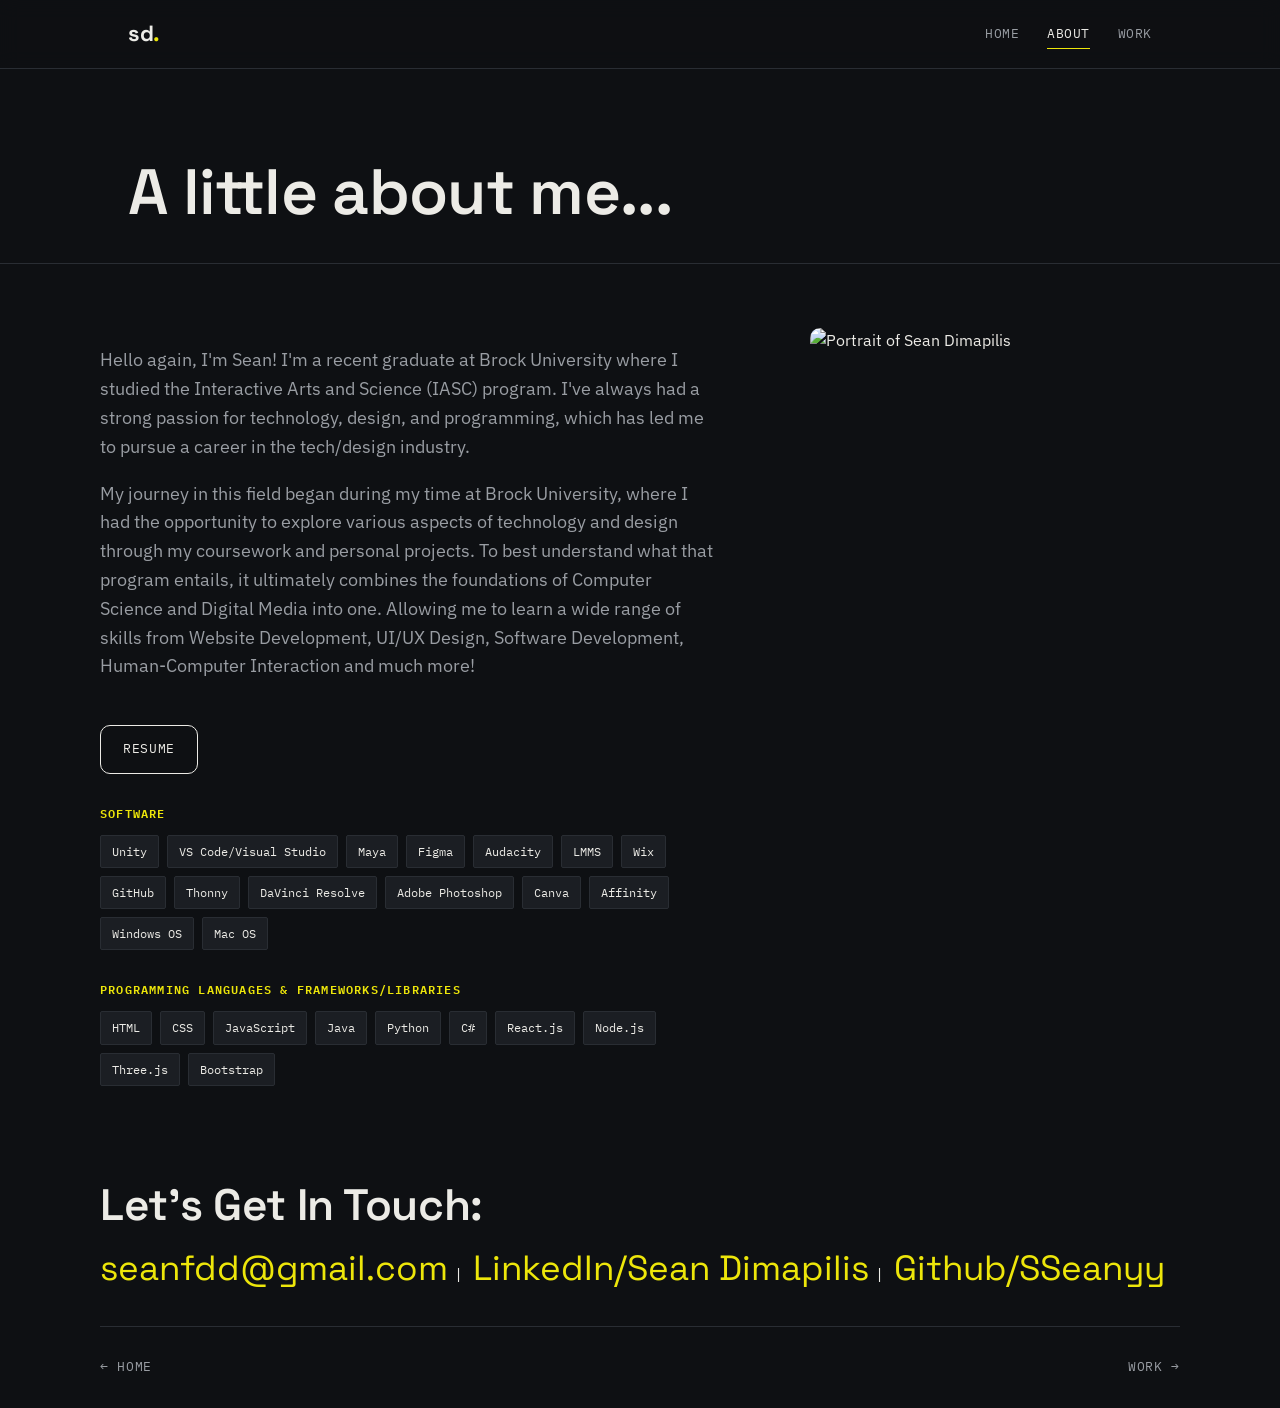
==== about.html @ d5747466 "added files" ====
<!DOCTYPE html>
<html lang="en">
<head>
<meta charset="UTF-8">
<meta name="viewport" content="width=device-width, initial-scale=1">
<title>Sean Dimapilis — About</title>
<meta name="description" content="About Sean Dimapilis — Brock University IASC student, UI/UX designer, programmer and audio producer.">
<link rel="stylesheet" href="style.css">
</head>
<body>

<nav class="site-nav">
  <div class="wrap">
    <a href="index.html" class="logo">sd<span>.</span></a>
    <ul class="nav-links">
      <li><a href="index.html">Home</a></li>
      <li><a href="about.html" class="active">About</a></li>
      <li><a href="index.html#work">Work</a></li>
    </ul>
  </div>
</nav>

<header class="about-hero">
  <div class="wrap">
    <h1 style="font-size:clamp(36px,6vw,64px); margin:16px 0 0;">A little about me...</h1>
  </div>
</header>

<section class="about-grid wrap">
  <div class="about-copy">
    <p>
      Hello again, I'm Sean! I'm a recent graduate at Brock University where I studied the Interactive Arts and Science (IASC) program.  I've always had a strong passion for technology, design, and programming, which has led me to pursue a career in the tech/design industry. 
      <p>
      My journey in this field began during my time at Brock University, where I had the opportunity to explore various aspects of technology and design through my coursework and personal projects. To best understand what that program entails, it ultimately combines the foundations of Computer Science and Digital Media into one. Allowing me to learn a wide range of skills from Website Development, UI/UX Design, Software Development, Human-Computer Interaction and much more!
      </p>
    <br>
    <a class="btn" href="Sean 2026 Resume.pdf" target="_blank" rel="noopener">Resume</a>
    <div class="skill-block">
      <h3>Software</h3>
      <div class="pill-row">
        <span>Unity</span><span>VS Code/Visual Studio</span><span>Maya</span>
        <span>Figma</span><span>Audacity</span><span>LMMS</span><span>Wix</span>
        <span>GitHub</span><span>Thonny</span><span>DaVinci Resolve</span>
        <span>Adobe Photoshop</span><span>Canva</span><span>Affinity</span><span>Windows OS</span><span>Mac OS</span>
      </div>
    </div>

    <div class="skill-block">
      <h3>Programming languages & Frameworks/Libraries</h3>
      <div class="pill-row">
        <span>HTML</span><span>CSS</span><span>JavaScript</span>
        <span>Java</span><span>Python</span><span>C#</span><span>React.js</span><span>Node.js</span><span>Three.js</span><span>Bootstrap</span>
      </div>
    </div>
  </div>

  <div class="about-photo">
    <img src="https://static.wixstatic.com/media/66afc0_62a5e0e9f87042d490420184f6098649~mv2.jpg/v1/crop/x_72,y_48,w_450,h_431/fill/w_600,h_600,al_c,q_85/IMG_2948_edited_edited.jpg" alt="Portrait of Sean Dimapilis">
  </div>
</section>

<section class="contact-block wrap">
  <h2 style="font-size:clamp(25px,5vw,44px);">Let's Get In Touch:</h2>
  <a class="email" href="mailto:seanfdd@gmail.com">seanfdd@gmail.com</a>&nbsp;&nbsp;|&nbsp;&nbsp;
  <a class="email" href="https://www.linkedin.com/in/sean-dimapilis-520749191/" target="_blank" rel="noopener">LinkedIn/Sean Dimapilis</a>&nbsp;&nbsp;|&nbsp;&nbsp;
  <a class="email" href="https://github.com/SSeanyy" target="_blank" rel="noopener">Github/SSeanyy</a>
</section>

<div class="wrap project-nav">
  <a href="index.html">← Home</a>
  <a href="index.html#work">Work →</a>
</div>
</body>
</html>
---- style.css ----
@import url('https://fonts.googleapis.com/css2?family=Space+Grotesk:wght@400;500;600;700&family=IBM+Plex+Sans:wght@400;500;600&family=IBM+Plex+Mono:wght@400;500&display=swap');

:root{
  --bg:        #0e1013;
  --bg-raised: #16191d;
  --bg-card:   #1b1e23;
  --line:      #292d33;
  --text:      #ecebe6;
  --text-dim:  #999da3;
  --text-faint:#5f636a;
  --accent:    #ede60a;   
  --accent-2:  #ede60a;   
  --radius:    2px;
  --font-display: 'Space Grotesk', sans-serif;
  --font-body:    'IBM Plex Sans', sans-serif;
  --font-mono:    'IBM Plex Mono', monospace;
  --maxw: 1080px;
}

*, *::before, *::after{ box-sizing: border-box; }

html{ scroll-behavior: smooth; }

body{
  margin: 0;
  background: #0e1013;
  color: #ecebe6;
  font-family: IBM Plex Sans, sans-serif;
  font-size: 16px;
  line-height: 1.6;
}

img { 
  max-width: 100%; 
  display: block; 
}

a{ color: inherit; text-decoration: none; }

::selection{ background: var(--accent); color: #0e1013; }

:focus-visible{
  outline: 2px solid var(--accent);
  outline-offset: 3px;
}

.wrap{
  max-width: var(--maxw);
  margin: 0 auto;
  padding: 0 28px;
}

h1, h2, h3{
  font-family: var(--font-display);
  font-weight: 600;
  letter-spacing: -0.01em;
  margin: 0;
}

h1 {
    display: flex;
    align-items: center; 
    gap: 15px;           
} 

h1 img {
    width: 200px;       
    height: auto;
    filter:brightness(10)
}

.eyebrow{
  font-family: var(--font-mono);
  font-size: 12px;
  letter-spacing: 0.14em;
  text-transform: uppercase;
  color: var(--accent);
  display: inline-flex;
  align-items: center;
  gap: 10px;
}
.eyebrow::before{
  content: "";
  width: 18px;
  height: 1px;
  background: var(--accent);
  display: inline-block;
}

/* ---------- nav ---------- */
.site-nav{
  position: sticky;
  top: 0;
  z-index: 50;
  background: rgba(14,16,19,0.86);
  backdrop-filter: blur(10px);
  border-bottom: 1px solid var(--line);
}
.site-nav .wrap{
  display: flex;
  align-items: center;
  justify-content: space-between;
  height: 68px;
}
.logo{
  font-family: var(--font-display);
  font-weight: 700;
  font-size: 22px;
  letter-spacing: -0.02em;
}
.logo span{ color: var(--accent); }

.nav-links{
  display: flex;
  align-items: center;
  gap: 28px;
  list-style: none;
  margin: 0;
  padding: 0;
  font-family: var(--font-mono);
  font-size: 13px;
  letter-spacing: 0.04em;
  text-transform: uppercase;
}
.nav-links a{
  color: var(--text-dim);
  transition: color .15s ease;
  padding: 6px 0;
  border-bottom: 1px solid transparent;
}
.nav-links a:hover,
.nav-links a.active{
  color: var(--text);
  border-bottom-color: var(--accent);
}

/* ---------- hero ---------- */
.hero{
  padding: 64px 0 40px;
  border-bottom: 1px solid var(--line);
}
.hero-eq-row{
  margin-bottom: 36px;
}
.hero-greet{
  font-family: var(--font-mono);
  color: var(--text-dim);
  font-size: 15px;
  margin-left: 100px;
}
.hero h1{
  font-size: clamp(44px, 8vw, 84px);
  margin-left: 100px;
  line-height: 0.98;
}
.hero h1 em{
  font-style: normal;
  color: var(--accent);
}
.roles{
  display: flex;
  flex-wrap: wrap;
  gap: 10px;
  margin: 26px 0 34px;
  margin-left: 100px;
}
.roles span{
  font-family: var(--font-mono);
  font-size: 12px;
  letter-spacing: 0.06em;
  text-transform: uppercase;
  color: var(--text);
  border: 1px solid var(--line);
  padding: 7px 12px;
  border-radius: var(--radius);
}
.hero-copy{
  max-width: 560px;
  color: var(--text-dim);
  font-size: 17px;
  margin-left: 100px;
}
.hero-copy a{
  color: var(--accent);
  border-bottom: 1px solid rgba(203,255,92,0.4);
}
.hero-copy a:hover{ border-bottom-color: var(--accent); }

/* ---------- buttons ---------- */
.btn{
  display: inline-flex;
  align-items: center;
  gap: 10px;
  font-family: var(--font-mono);
  font-size: 13px;
  letter-spacing: 0.05em;
  text-transform: uppercase;
  padding: 13px 22px;
  border: 1px solid var(--text);
  border-radius: 10px;
  transition: background .15s ease, color .15s ease, border-color .15s ease, transform .15s ease;
}
.btn:hover{
  background: var(--accent);
  border-color: var(--accent);
  color: #0e1013;
  transform: translateY(-1px);
}
.btn.btn-ghost{
  border-color: var(--line);
  color: var(--text-dim);
}
.btn.btn-ghost:hover{
  background: transparent;
  border-color: var(--accent);
  color: var(--accent);
}

/* ---------- sections ---------- */
section{ padding: 72px 0; }
.section-head{
  display: flex;
  align-items: baseline;
  justify-content: space-between;
  gap: 20px;
  margin-bottom: 44px;
  flex-wrap: wrap;
}
.section-head h2{
  font-size: clamp(28px, 4vw, 40px);
  margin-top: 10px;
  margin: 0 auto;
}

/* ---------- tracklist / project rows ---------- */
.tracklist{
  border-top: 1px solid var(--line);
}
.track{
  display: grid;
  grid-template-columns: 56px 1fr auto;
  align-items: center;
  gap: 24px;
  padding: 28px 0;
  border-bottom: 1px solid var(--line);
  transition: padding-left .2s ease, background .2s ease;
}
.track:hover{
  padding-left: 10px;
  background: linear-gradient(90deg, rgba(203,255,92,0.05), transparent);
}
.track-num{
  font-family: var(--font-mono);
  color: var(--text-faint);
  font-size: 14px;
}
.track-main{ min-width: 0; }
.track-cat{
  font-family: var(--font-mono);
  font-size: 11px;
  letter-spacing: 0.1em;
  text-transform: uppercase;
  color: var(--accent-2);
  margin-bottom: 6px;
  display: block;
}
.track-title{
  font-family: var(--font-display);
  font-size: 22px;
  font-weight: 600;
  color: var(--text);
}
.track:hover .track-title{ color: var(--accent); }
.track-tags{
  display: flex;
  gap: 8px;
  margin-top: 10px;
  flex-wrap: wrap;
}
.track-tags span{
  font-family: var(--font-mono);
  font-size: 11px;
  color: var(--text-faint);
  border: 1px solid var(--line);
  padding: 3px 8px;
  border-radius: var(--radius);
}
.track-arrow{
  font-family: var(--font-mono);
  font-size: 22px;
  color: var(--text-faint);
  transition: color .2s ease, transform .2s ease;
}
.track:hover .track-arrow{
  color: var(--accent);
  transform: translateX(4px);
}

.icon-btn{
  width: 42px;
  height: 42px;
  border: 1px solid var(--line);
  border-radius: 50%;
  display: flex;
  align-items: center;
  justify-content: center;
  transition: border-color .15s ease, color .15s ease, transform .15s ease;
  color: var(--text-dim);
}
.icon-btn:hover{
  border-color: var(--accent);
  color: var(--accent);
  transform: translateY(-2px);
}
.icon-btn svg { 
  width: 18px; 
  height: 18px; 
}

/* ---------- about page ---------- */
.about-hero{
  padding: 56px 0 20px;
  border-bottom: 1px solid var(--line);
}
.about-grid{
  display: grid;
  grid-template-columns: 1.2fr 0.8fr;
  gap: 56px;
  padding: 64px 0;
  align-items: start;
}
.about-photo img { 
  width: 350px; 
  height: auto; 
  display: block; 
  border-radius: 10px;
  margin-left: 40px; 
}
.about-copy p {
  color: var(--text-dim);
  font-size: 18px;
  max-width: 60ch;
}
.skill-block { 
  margin-top: 30px; 
}
.skill-block h3{
  font-family: var(--font-mono);
  font-size: 12px;
  letter-spacing: 0.1em;
  text-transform: uppercase;
  color: var(--accent-2);
  margin-bottom: 12px;
}
.pill-row{
  display: flex;
  flex-wrap: wrap;
  gap: 8px;
}
.pill-row span{
  font-family: var(--font-mono);
  font-size: 12px;
  color: var(--text);
  border: 1px solid var(--line);
  padding: 6px 11px;
  border-radius: var(--radius);
  background: var(--bg-card);
}

.contact-block{
  padding: 20px 0 30px;
}
.contact-block a.email{
  font-family: var(--font-display);
  font-size: clamp(24px, 4vw, 35px);
  color: var(--accent);
  word-break: break-word;
}

/* ---------- project detail page ---------- */
.project-hero{
  padding: 48px 0 0;
}
.project-eyebrow{
  font-family: var(--font-mono);
  font-size: 12px;
  letter-spacing: 0.1em;
  text-transform: uppercase;
  color: var(--accent-2);
}
.project-title{
  font-size: clamp(32px, 6vw, 56px);
  margin: 14px 0 26px;
  max-width: 25ch;
}
.project-tags{
  display: flex;
  gap: 10px;
  margin-bottom: 32px;
  flex-wrap: wrap;
}
.project-tags span{
  font-family: var(--font-mono);
  font-size: 12px;
  border: 1px solid var(--line);
  padding: 7px 12px;
  border-radius: var(--radius);
  color: var(--text-dim);
}
.project-image{
  margin: 0 auto;
  border-radius: 10px;
  width: 950px;
  margin-bottom: 8px;
}
.project-body{
  display: grid;
  grid-template-columns: 140px 1fr;
  gap: 40px;
  padding: 56px 0;
  border-top: 1px solid var(--line);
}
.project-body h2{
  font-family: var(--font-mono);
  font-size: 12px;
  letter-spacing: 0.1em;
  text-transform: uppercase;
  color: var(--accent);
}
.project-body p{
  color: var(--text-dim);
  font-size: 17px;
  max-width: 68ch;
}
.project-body ul{
  color: var(--text-dim);
  padding-left: 18px;
}
.project-cta{
  padding: 0 0 64px;
}
.project-nav{
  display: flex;
  justify-content: space-between;
  border-top: 1px solid var(--line);
  padding: 30px 0;
  font-family: var(--font-mono);
  font-size: 13px;
  text-transform: uppercase;
  letter-spacing: 0.05em;
}
.project-nav a{ color: var(--text-dim); transition: color .15s; }
.project-nav a:hover{ color: var(--accent); }

.project-colours {
  display: flex;
  gap: 10px;
  margin-left: 65px;
  margin-bottom: 2px;
}

.project-colours span {
  width: 37px;
  height: 37px;
  border-radius: 10px;
  border: 1px solid white;
}

/* ---------- responsive ---------- */
@media (max-width: 760px){
  .nav-links{ gap: 16px; font-size: 11px; }
  .track{ grid-template-columns: 32px 1fr; }
  .track-arrow{ display: none; }
  .about-grid{ grid-template-columns: 1fr; }
  .project-body{ grid-template-columns: 1fr; gap: 16px; }
  .footer-top{ flex-direction: column; }
}
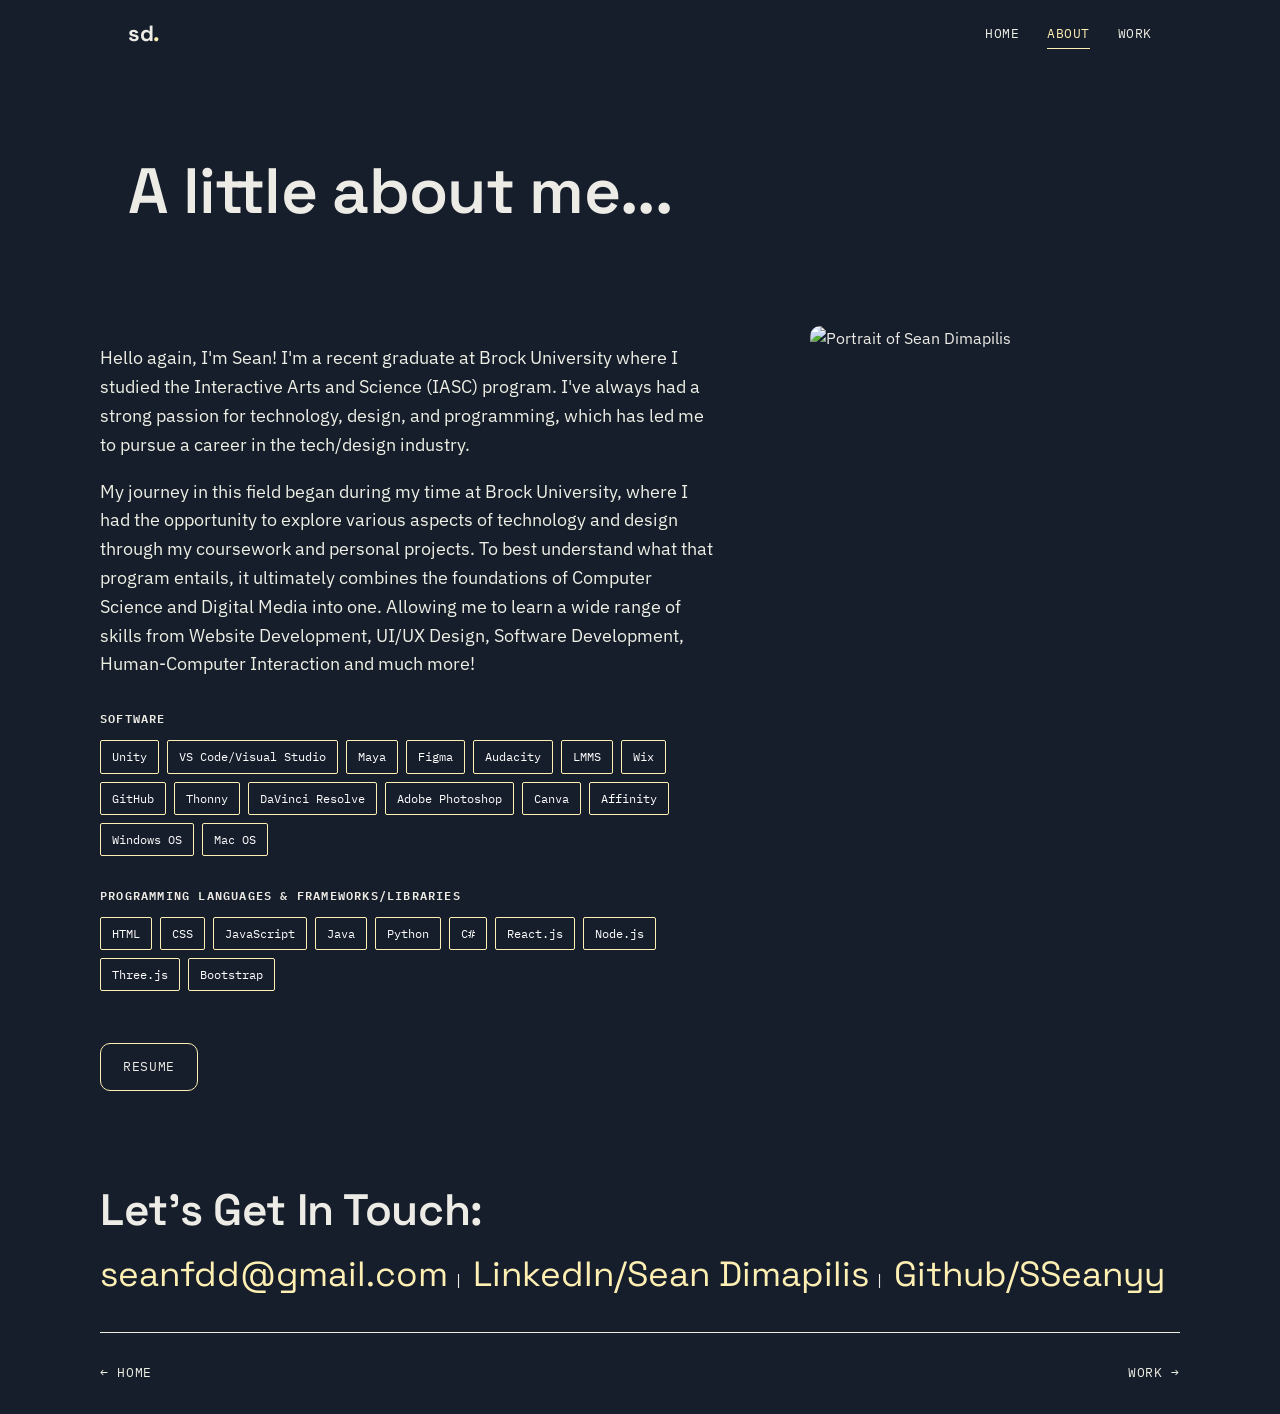
==== commit 12b01d6c: "changed colours and fixed layout" ====
--- a/about.html
+++ b/about.html
@@ -33,8 +33,7 @@
       <p>
       My journey in this field began during my time at Brock University, where I had the opportunity to explore various aspects of technology and design through my coursework and personal projects. To best understand what that program entails, it ultimately combines the foundations of Computer Science and Digital Media into one. Allowing me to learn a wide range of skills from Website Development, UI/UX Design, Software Development, Human-Computer Interaction and much more!
       </p>
-    <br>
-    <a class="btn" href="Sean 2026 Resume.pdf" target="_blank" rel="noopener">Resume</a>
+
     <div class="skill-block">
       <h3>Software</h3>
       <div class="pill-row">
@@ -52,6 +51,9 @@
         <span>Java</span><span>Python</span><span>C#</span><span>React.js</span><span>Node.js</span><span>Three.js</span><span>Bootstrap</span>
       </div>
     </div>
+    <br>
+    <br>
+    <a class="btn" href="Sean 2026 Resume.pdf" target="_blank" rel="noopener">Resume</a>
   </div>
 
   <div class="about-photo">
--- a/style.css
+++ b/style.css
@@ -1,15 +1,15 @@
 @import url('https://fonts.googleapis.com/css2?family=Space+Grotesk:wght@400;500;600;700&family=IBM+Plex+Sans:wght@400;500;600&family=IBM+Plex+Mono:wght@400;500&display=swap');
 
 :root{
-  --bg:        #0e1013;
-  --bg-raised: #16191d;
-  --bg-card:   #1b1e23;
-  --line:      #292d33;
-  --text:      #ecebe6;
-  --text-dim:  #999da3;
-  --text-faint:#5f636a;
-  --accent:    #ede60a;   
-  --accent-2:  #ede60a;   
+  --bg:        #2a363b;
+  --bg-raised: #2a363b;
+  --bg-card:   #2a363b;
+  --line:      #edefe4;
+  --text:      #feefb3;
+  --text-dim:  #edefe4;
+  --text-faint:#edefe4;
+  --accent:    #feefb3;   
+  --accent-2:  #edebe4;   
   --radius:    2px;
   --font-display: 'Space Grotesk', sans-serif;
   --font-body:    'IBM Plex Sans', sans-serif;
@@ -23,7 +23,7 @@
 
 body{
   margin: 0;
-  background: #0e1013;
+  background: #171e2b;
   color: #ecebe6;
   font-family: IBM Plex Sans, sans-serif;
   font-size: 16px;
@@ -92,9 +92,9 @@
   position: sticky;
   top: 0;
   z-index: 50;
-  background: rgba(14,16,19,0.86);
+  background: #171e2b;
   backdrop-filter: blur(10px);
-  border-bottom: 1px solid var(--line);
+
 }
 .site-nav .wrap{
   display: flex;
@@ -136,8 +136,7 @@
 
 /* ---------- hero ---------- */
 .hero{
-  padding: 64px 0 40px;
-  border-bottom: 1px solid var(--line);
+  padding: 54px 0 40px;
 }
 .hero-eq-row{
   margin-bottom: 36px;
@@ -150,6 +149,7 @@
 }
 .hero h1{
   font-size: clamp(44px, 8vw, 84px);
+  color:#edebe4;
   margin-left: 100px;
   line-height: 0.98;
 }
@@ -160,6 +160,7 @@
 .roles{
   display: flex;
   flex-wrap: wrap;
+  
   gap: 10px;
   margin: 26px 0 34px;
   margin-left: 100px;
@@ -169,7 +170,7 @@
   font-size: 12px;
   letter-spacing: 0.06em;
   text-transform: uppercase;
-  color: var(--text);
+  color: #edebe4;
   border: 1px solid var(--line);
   padding: 7px 12px;
   border-radius: var(--radius);
@@ -181,8 +182,8 @@
   margin-left: 100px;
 }
 .hero-copy a{
-  color: var(--accent);
-  border-bottom: 1px solid rgba(203,255,92,0.4);
+  color: #feefb3;
+  border-bottom: 1px solid;
 }
 .hero-copy a:hover{ border-bottom-color: var(--accent); }
 
@@ -247,7 +248,7 @@
 }
 .track:hover{
   padding-left: 10px;
-  background: linear-gradient(90deg, rgba(203,255,92,0.05), transparent);
+  background: linear-gradient(90deg, rgba(246, 238, 233, 0.05), transparent);
 }
 .track-num{
   font-family: var(--font-mono);
@@ -320,7 +321,7 @@
 /* ---------- about page ---------- */
 .about-hero{
   padding: 56px 0 20px;
-  border-bottom: 1px solid var(--line);
+  
 }
 .about-grid{
   display: grid;
@@ -360,11 +361,10 @@
 .pill-row span{
   font-family: var(--font-mono);
   font-size: 12px;
-  color: var(--text);
-  border: 1px solid var(--line);
+  color: white;
+  border: 1px solid var(--accent);
   padding: 6px 11px;
   border-radius: var(--radius);
-  background: var(--bg-card);
 }
 
 .contact-block{
@@ -386,13 +386,14 @@
   font-size: 12px;
   letter-spacing: 0.1em;
   text-transform: uppercase;
-  color: var(--accent-2);
+  color: var(--accent);
 }
 .project-title{
   font-size: clamp(32px, 6vw, 56px);
   margin: 14px 0 26px;
-  max-width: 25ch;
-}
+  max-width: 25ch;  
+}
+  
 .project-tags{
   display: flex;
   gap: 10px;
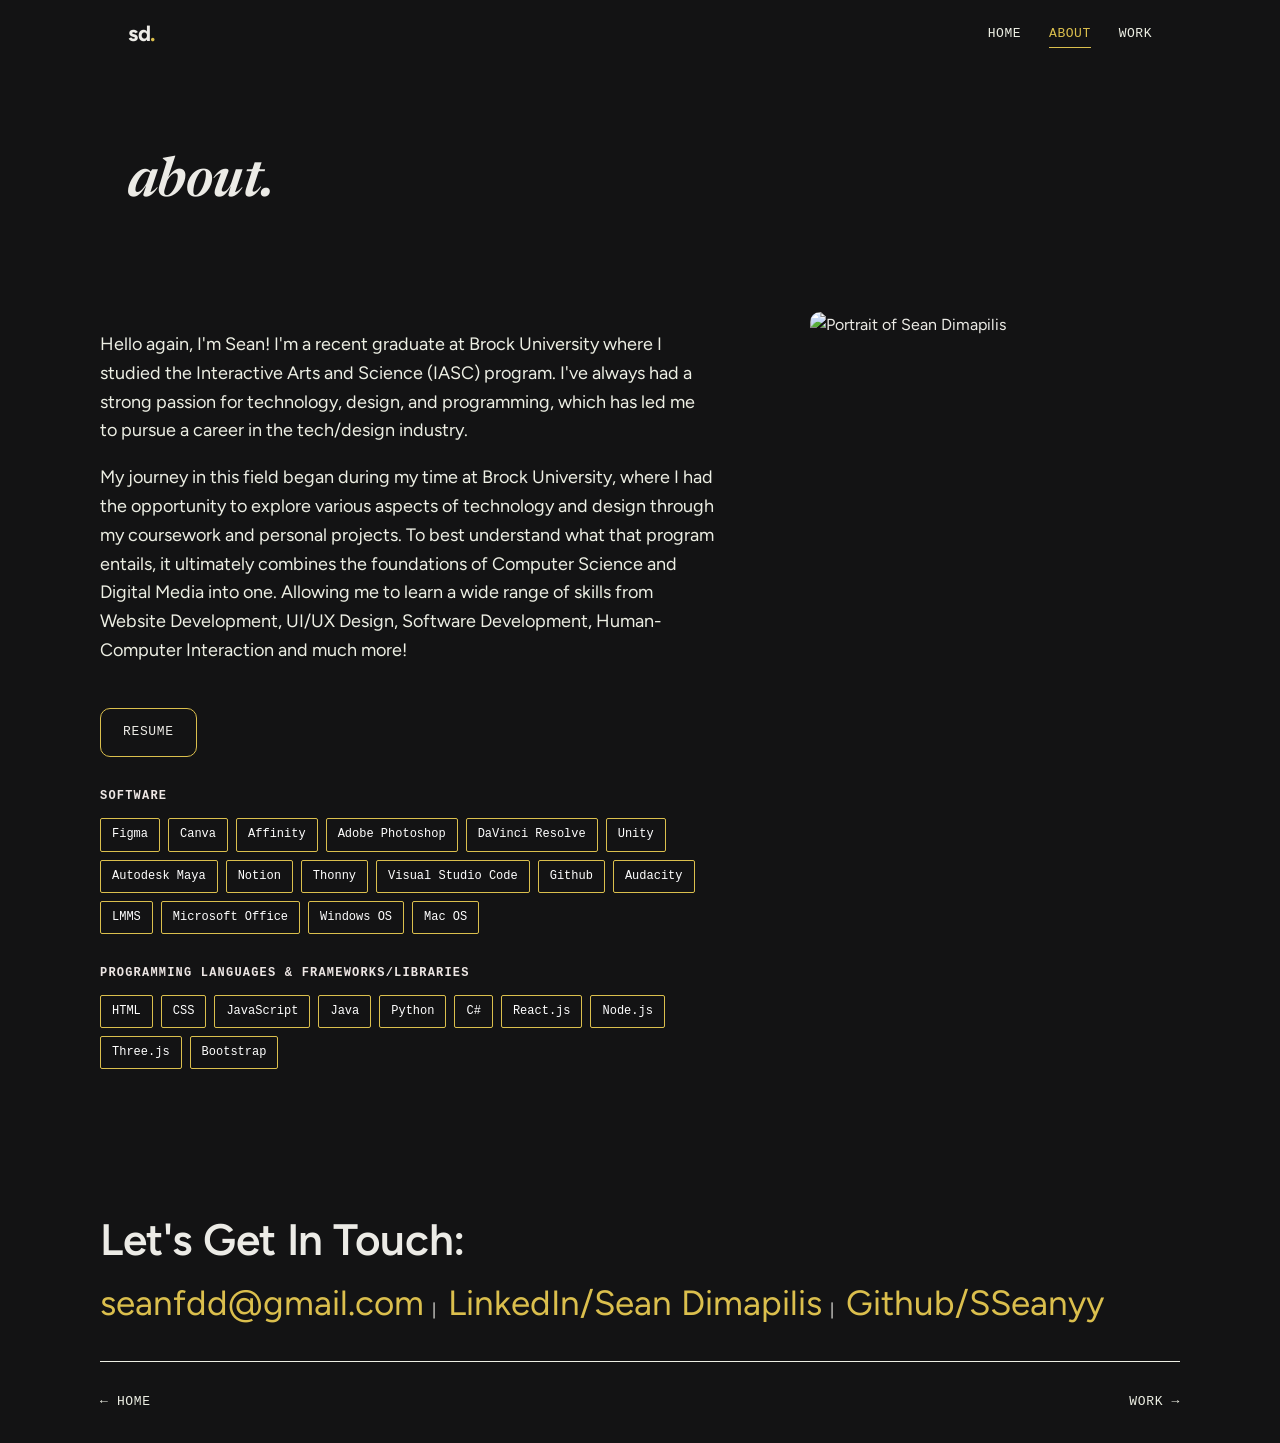
==== commit 03d30c16: "fixed text" ====
--- a/about.html
+++ b/about.html
@@ -3,7 +3,7 @@
 <head>
 <meta charset="UTF-8">
 <meta name="viewport" content="width=device-width, initial-scale=1">
-<title>Sean Dimapilis — About</title>
+<title>Sean Dimapilis - About</title>
 <meta name="description" content="About Sean Dimapilis — Brock University IASC student, UI/UX designer, programmer and audio producer.">
 <link rel="stylesheet" href="style.css">
 </head>
@@ -22,7 +22,7 @@
 
 <header class="about-hero">
   <div class="wrap">
-    <h1 style="font-size:clamp(36px,6vw,64px); margin:16px 0 0;">A little about me...</h1>
+    <h1 style="font-size:clamp(36px,6vw,55px); margin:16px 0 0; font-family: 'Newsreader', serif;font-style: italic;">about.</h1>
   </div>
 </header>
 
@@ -33,14 +33,15 @@
       <p>
       My journey in this field began during my time at Brock University, where I had the opportunity to explore various aspects of technology and design through my coursework and personal projects. To best understand what that program entails, it ultimately combines the foundations of Computer Science and Digital Media into one. Allowing me to learn a wide range of skills from Website Development, UI/UX Design, Software Development, Human-Computer Interaction and much more!
       </p>
-
+      <br>
+    <a class="btn" href="(Final) Sean Resume.pdf" target="_blank" rel="noopener">Resume</a>
+    <br>
     <div class="skill-block">
       <h3>Software</h3>
       <div class="pill-row">
-        <span>Unity</span><span>VS Code/Visual Studio</span><span>Maya</span>
-        <span>Figma</span><span>Audacity</span><span>LMMS</span><span>Wix</span>
-        <span>GitHub</span><span>Thonny</span><span>DaVinci Resolve</span>
-        <span>Adobe Photoshop</span><span>Canva</span><span>Affinity</span><span>Windows OS</span><span>Mac OS</span>
+        <span>Figma</span><span>Canva</span><span>Affinity</span>
+        <span>Adobe Photoshop</span><span>DaVinci Resolve</span><span>Unity</span><span>Autodesk Maya</span>
+        <span>Notion</span><span>Thonny</span><span>Visual Studio Code</span><span>Github</span><span>Audacity</span><span>LMMS</span><span>Microsoft Office</span><span>Windows OS</span><span>Mac OS</span>
       </div>
     </div>
 
@@ -53,13 +54,11 @@
     </div>
     <br>
     <br>
-    <a class="btn" href="Sean 2026 Resume.pdf" target="_blank" rel="noopener">Resume</a>
   </div>
-
   <div class="about-photo">
     <img src="https://static.wixstatic.com/media/66afc0_62a5e0e9f87042d490420184f6098649~mv2.jpg/v1/crop/x_72,y_48,w_450,h_431/fill/w_600,h_600,al_c,q_85/IMG_2948_edited_edited.jpg" alt="Portrait of Sean Dimapilis">
   </div>
-</section>
+</section>  
 
 <section class="contact-block wrap">
   <h2 style="font-size:clamp(25px,5vw,44px);">Let's Get In Touch:</h2>
--- a/style.css
+++ b/style.css
@@ -1,18 +1,18 @@
-@import url('https://fonts.googleapis.com/css2?family=Space+Grotesk:wght@400;500;600;700&family=IBM+Plex+Sans:wght@400;500;600&family=IBM+Plex+Mono:wght@400;500&display=swap');
+@import url('https://fonts.googleapis.com/css2?family=Figtree:ital,wght@0,300..900;1,300..900&family=Gabarito:wght@400..900&family=Gasoek+One&family=Google+Sans:ital,opsz,wght@0,17..18,400..700;1,17..18,400..700&family=Great+Vibes&family=Mrs+Sheppards&family=Nabla&family=Newsreader:ital,opsz,wght@0,6..72,200..800;1,6..72,200..800&family=Noto+Serif+Balinese&family=Petit+Formal+Script&family=Raleway:ital,wght@0,100..900;1,100..900&display=swap');
 
 :root{
   --bg:        #2a363b;
   --bg-raised: #2a363b;
   --bg-card:   #2a363b;
   --line:      #edefe4;
-  --text:      #feefb3;
+  --text:      #dbbf4d;
   --text-dim:  #edefe4;
   --text-faint:#edefe4;
-  --accent:    #feefb3;   
-  --accent-2:  #edebe4;   
+  --accent:    #dbbf4d;   
+  --accent-2:  #ede6e4;   
   --radius:    2px;
-  --font-display: 'Space Grotesk', sans-serif;
-  --font-body:    'IBM Plex Sans', sans-serif;
+  --font-display: 'Figtree', sans-serif;
+  --font-body:    'Figtree', sans-serif;
   --font-mono:    'IBM Plex Mono', monospace;
   --maxw: 1080px;
 }
@@ -23,9 +23,9 @@
 
 body{
   margin: 0;
-  background: #171e2b;
+  background: #131314;
   color: #ecebe6;
-  font-family: IBM Plex Sans, sans-serif;
+  font-family: Figtree, sans-serif;
   font-size: 16px;
   line-height: 1.6;
 }
@@ -92,7 +92,7 @@
   position: sticky;
   top: 0;
   z-index: 50;
-  background: #171e2b;
+  background: #131314;
   backdrop-filter: blur(10px);
 
 }
@@ -142,17 +142,21 @@
   margin-bottom: 36px;
 }
 .hero-greet{
-  font-family: var(--font-mono);
-  color: var(--text-dim);
-  font-size: 15px;
+  font-family: var(--font-body);
+  color: var(--text-dim);
+  font-size: 17px;
   margin-left: 100px;
 }
 .hero h1{
   font-size: clamp(44px, 8vw, 84px);
+  font-weight: 400;
+  letter-spacing: -0.05em;
+  font-family: "Newsreader", serif;
   color:#edebe4;
   margin-left: 100px;
   line-height: 0.98;
 }
+
 .hero h1 em{
   font-style: normal;
   color: var(--accent);
@@ -160,7 +164,6 @@
 .roles{
   display: flex;
   flex-wrap: wrap;
-  
   gap: 10px;
   margin: 26px 0 34px;
   margin-left: 100px;
@@ -176,13 +179,13 @@
   border-radius: var(--radius);
 }
 .hero-copy{
-  max-width: 560px;
+  max-width: 580px;
   color: var(--text-dim);
   font-size: 17px;
   margin-left: 100px;
 }
 .hero-copy a{
-  color: #feefb3;
+  color: #dbbf4d;
   border-bottom: 1px solid;
 }
 .hero-copy a:hover{ border-bottom-color: var(--accent); }
@@ -229,6 +232,9 @@
 }
 .section-head h2{
   font-size: clamp(28px, 4vw, 40px);
+  letter-spacing: -0.05em;
+  font-weight: 400;
+  font-family: "Newsreader", serif;
   margin-top: 10px;
   margin: 0 auto;
 }
@@ -253,7 +259,7 @@
 .track-num{
   font-family: var(--font-mono);
   color: var(--text-faint);
-  font-size: 14px;
+  font-size: 15px;
 }
 .track-main{ min-width: 0; }
 .track-cat{
@@ -266,9 +272,10 @@
   display: block;
 }
 .track-title{
-  font-family: var(--font-display);
-  font-size: 22px;
-  font-weight: 600;
+  font-family: "Newsreader", serif;
+  font-size: 23px;
+  font-weight: 300;
+  letter-spacing: -0.05em;
   color: var(--text);
 }
 .track:hover .track-title{ color: var(--accent); }
@@ -419,7 +426,6 @@
   grid-template-columns: 140px 1fr;
   gap: 40px;
   padding: 56px 0;
-  border-top: 1px solid var(--line);
 }
 .project-body h2{
   font-family: var(--font-mono);
@@ -461,8 +467,8 @@
 }
 
 .project-colours span {
-  width: 37px;
-  height: 37px;
+  width: 40px;
+  height: 40px;
   border-radius: 10px;
   border: 1px solid white;
 }
